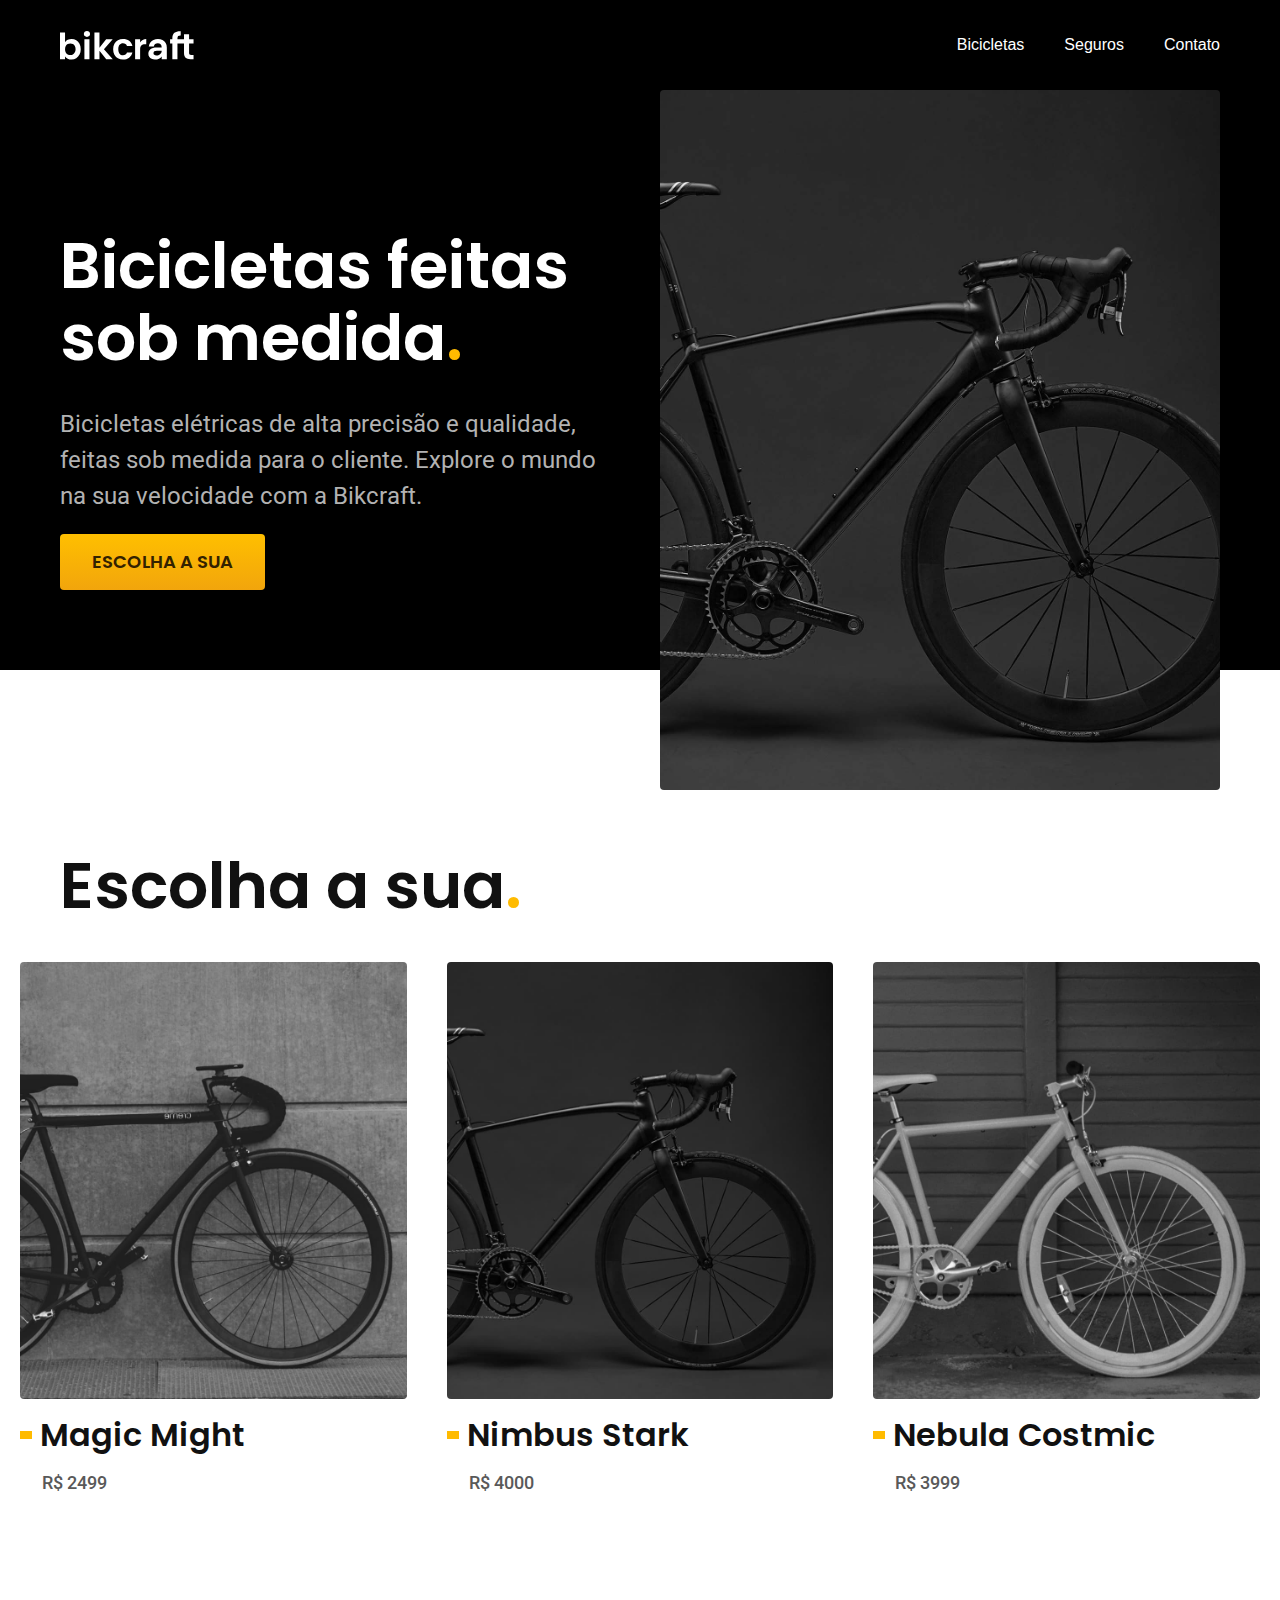
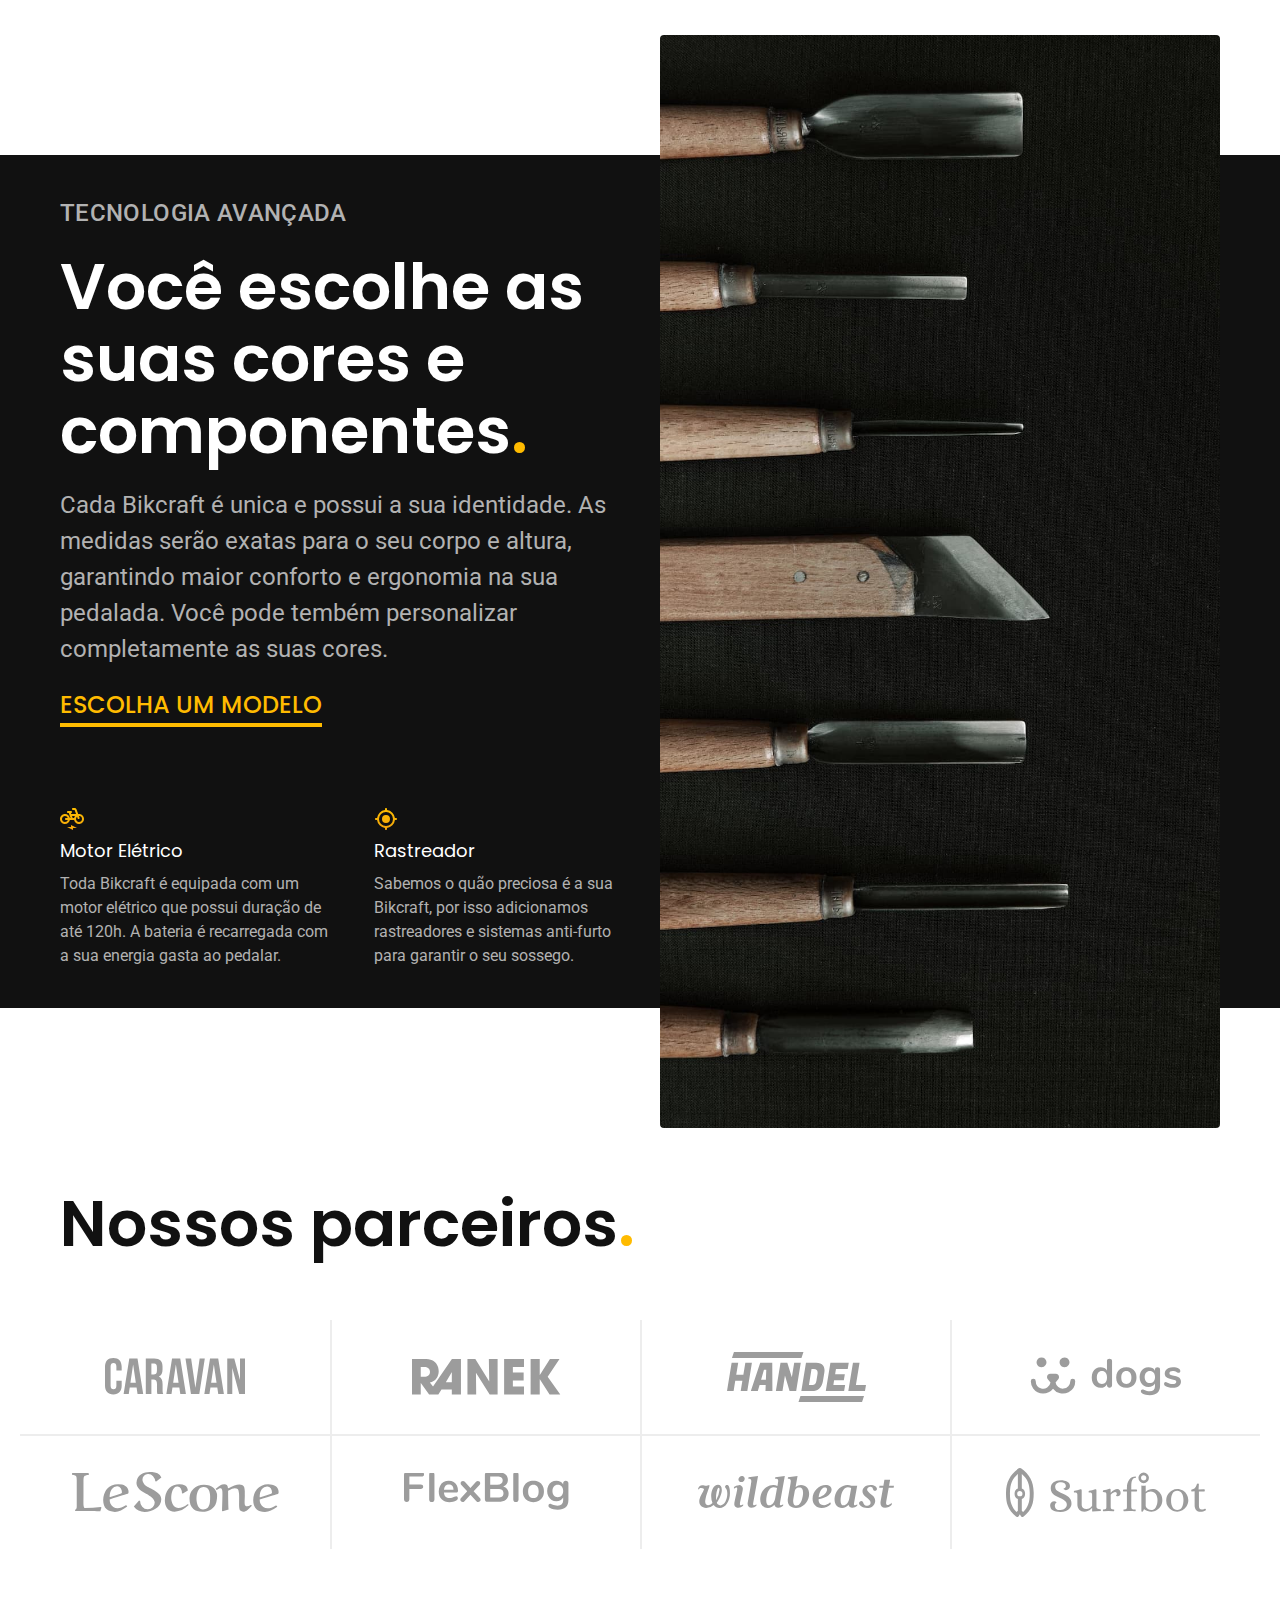
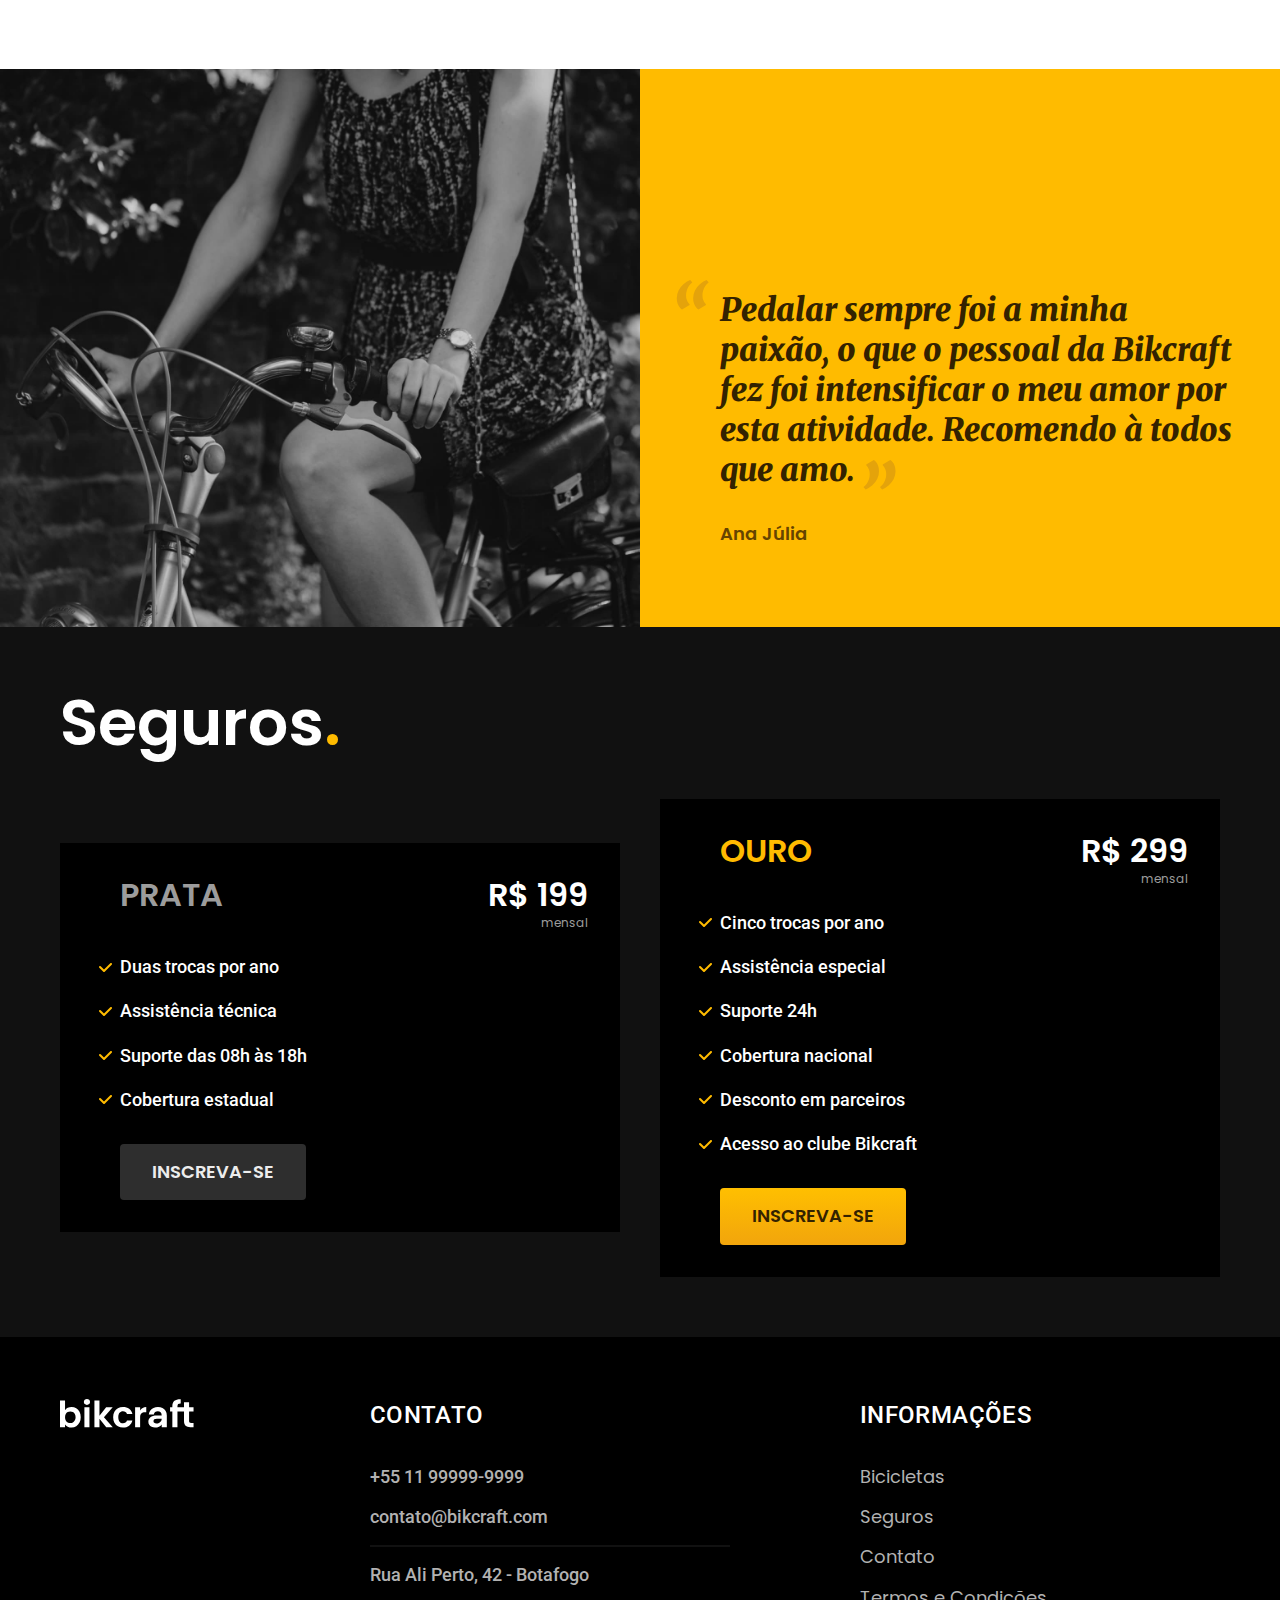
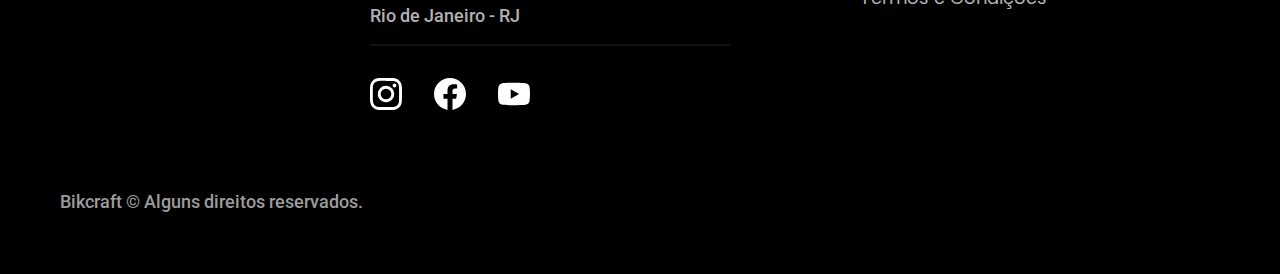
==== index.html @ 1cb3e748 "home page concluida" ====
<!DOCTYPE html>

<html lang="pt-br">

<head>
  <meta charset="UTF-8">
  <meta name="viewport" content="width=device-width, initial-scale=1.0">

  <title>Bikcraft - Bicicletas Elétricas</title>
  <meta name="description" content="Bicicletas elétricas de alta precisão e qualidade, feitas sob medida para o cliente. Explore o mundo na sua velocidade com a Bikcraft.">

  <link rel="stylesheet" href="./css/style.css">

  <link rel="preconnect" href="https://fonts.googleapis.com">
  <link rel="preconnect" href="https://fonts.gstatic.com" crossorigin>
  <link href="https://fonts.googleapis.com/css2?family=Merriweather:ital,wght@1,900&family=Poppins:wght@400;600&family=Roboto:wght@400;500&display=swap" rel="stylesheet">
</head>

<body>
  <header class="header-bg">
    <div class="container header">
      <a href="./">
        <img src="./img/bikcraft.svg" alt="Bikcraft logo">
      </a>
      <nav aria-label="primaria">
        <ul class="header-menu cor-0">
          <li><a href="./bicicletas.html">Bicicletas</a></li>
          <li><a href="./seguros.html">Seguros</a></li>
          <li><a href="./contato.html">Contato</a></li>
        </ul>
      </nav>
    </div>
  </header>

  <main class="introducao-bg">
    <div class="container introducao">
      <div class="introducao-conteudo">
        <h1 class="font-1-xxl font-1-m cor-0">Bicicletas feitas sob medida<span class="cor-p1">.</span></h1>
        <p class="font-2-l cor-5">Bicicletas elétricas de alta precisão e qualidade, feitas sob medida para o cliente. Explore o mundo na sua velocidade com a Bikcraft.</p>
        <a class="botao" href="./bicicletas">Escolha a sua</a>
      </div>
      <div>
        <img src="./img/fotos/introducao.jpg" alt="Bicicleta elétrica preta">
      </div>
    </div>
  </main>

  <article class="bicicletas-lista">
    <h2 class="container font-1-xxl">Escolha a sua<span class="cor-p1">.</span></h2>
    <ul>
      <li>
        <a href="./bicicletas/magic.html">
          <img src="./img/bicicletas/magic-home.jpg" alt="Bicicleta preta">
          <h3 class="font-1-xl">Magic Might</h3>
          <span class="font-2-m cor-8">R$ 2499</span>
        </a>
      </li>
      <li>
        <a href="./bicicletas/nimbus.html">
          <img src="./img/bicicletas/nimbus-home.jpg" alt="Bicicleta preta">
          <h3 class="font-1-xl">Nimbus Stark</h3>
          <span class="font-2-m cor-8">R$ 4000</span>
        </a>
      </li>
      <li>
        <a href="./bicicletas/nebula.html">
          <img src="./img/bicicletas/nebula-home.jpg" alt="Bicicleta cinza">
          <h3 class="font-1-xl">Nebula Costmic</h3>
          <span class="font-2-m cor-8">R$ 3999</span>
        </a>
      </li>
    </ul>
  </article>

  <article class="tecnologia-bg">
    <div class="tecnologia container">
      <div class="tecnologia-conteudo">
        <span class="font-2-l-b cor-5">Tecnologia Avançada</span>
        <h2 class="font-1-xxl cor-0">Você escolhe as suas cores e componentes<span class="cor-p1">.</span></h2>
        <p class="font-2-l cor-5">Cada Bikcraft é unica e possui a sua identidade. As medidas serão exatas para o seu corpo e altura, garantindo maior conforto e ergonomia na sua pedalada. Você pode tembém personalizar completamente as suas cores.</p>
        <a class="link" href="./bicicletas.html">Escolha um modelo</a>
        <div class="tecnologia-vantagens">
          <div>
            <img src="./img/icones/eletrica.svg" alt="">
            <h3 class="font-1-m cor-0">Motor Elétrico</h3>
            <p class="font-2-s cor-5">Toda Bikcraft é equipada com um motor elétrico que possui duração de até 120h. A bateria é recarregada com a sua energia gasta ao pedalar.</p>
          </div>
          <div>
            <img src="./img/icones/rastreador.svg" alt="">
            <h3 class="font-1-m cor-0">Rastreador</h3>
            <p class="font-2-s cor-5">Sabemos o quão preciosa é a sua Bikcraft, por isso adicionamos rastreadores e sistemas anti-furto para garantir o seu sossego.</p>
          </div>
        </div>
      </div>
      <div class="tecnologia-imagem">
        <img src="./img/fotos/tecnologia.jpg" alt="">
      </div>
    </div>
  </article>

  <section class="parceiros" aria-label="Nossos parceiros">
    <h2 class="container font-1-xxl">Nossos parceiros<span class="cor-p1">.</span></h2>

    <ul class="container">
      <li><img src="./img/parceiros/caravan.svg" alt="caravan"></li>
      <li><img src="./img/parceiros/ranek.svg" alt="ranekd"></li>
      <li><img src="./img/parceiros/handel.svg" alt="handel"></li>
      <li><img src="./img/parceiros/dogs.svg" alt="dogs"></li>
      <li><img src="./img/parceiros/lescone.svg" alt="lescone"></li>
      <li><img src="./img/parceiros/flexblog.svg" alt="flexblog"></li>
      <li><img src="./img/parceiros/wildbeast.svg" alt="wildbeast.svg"></li>
      <li><img src="./img/parceiros/surfbot.svg" alt="surfbot"></li>
    </ul>
  </section>

  <section class="depoimento" aria-label="Depoimento">
    <div>
      <img src="./img/fotos/depoimento.jpg" alt="Pessoa pedalando uma bicicleta bikcraft">
    </div>
    <div class="depoimento-conteudo">
      <blockquote class="font-1-xl cor-p5">
        <p>Pedalar sempre foi a minha paixão, o que o pessoal da Bikcraft fez foi intensificar o meu amor por esta atividade. Recomendo à todos que amo.</p>
      </blockquote>
      <span class="font-1-m-b cor-p4">Ana Júlia</span>
    </div>
  </section>

  <article class="seguros-bg">
    <div class="seguros container">
      <h2 class="font-1-xxl cor-0">Seguros<span class="cor-p1">.</span></h2>
      <div class="seguros-item">
        <h3 class="font-1-xl cor-6">PRATA</h3>
        <span class="font-1-xl cor-0">R$ 199 <span class="font-1-xs cor-6">mensal</span></span>
        <ul class="font-2-m cor-0">
          <li>Duas trocas por ano</li>
          <li>Assistência técnica</li>
          <li>Suporte das 08h às 18h</li>
          <li>Cobertura estadual</li>
        </ul>
        <a class="botao secundario" href="./orcamento.html">Inscreva-se</a>
      </div>
      <div class="seguros-item">
        <h3 class="font-1-xl cor-p1">OURO</h3>
        <span class="font-1-xl cor-0">R$ 299 <span class="font-1-xs cor-6">mensal</span></span>
        <ul class="font-2-m cor-0">
          <li>Cinco trocas por ano</li>
          <li>Assistência especial</li>
          <li>Suporte 24h</li>
          <li>Cobertura nacional</li>
          <li>Desconto em parceiros</li>
          <li>Acesso ao clube Bikcraft</li>
        </ul>
        <a class="botao" href="./orcamento.html">Inscreva-se</a>
      </div>
    </div>
  </article>

  <footer class="footer-bg">
    <div class="footer container">
      <img src="./img/bikcraft.svg" alt="Bikcraft Logo">
      <div class="footer-contato">
        <h3 class="font-2-l-b cor-0">Contato</h3>
        <ul class="font-2-m cor-5">
          <li><a href="tel:+5511999999999">+55 11 99999-9999</a></li>
          <li><a href="mailto:contato@bikcraft.com">contato@bikcraft.com</a></li>
          <li>Rua Ali Perto, 42 - Botafogo</li>
          <li>Rio de Janeiro - RJ</li>
        </ul>
        <div class="footer-redes">
          <a href="./">
            <img src="./img/redes/instagram.svg" alt="">
          </a>
          <a href="./">
            <img src="./img/redes/facebook.svg" alt="">
          </a>
          <a href="./">
            <img src="./img/redes/youtube.svg" alt="">
          </a>
        </div>
      </div>
      <div class="footer-informacoes">
        <h3 class="font-2-l-b cor-0">Informações</h3>
        <nav>
          <ul class="font-1-m cor-5">
            <li><a href="./bicicletas.html">Bicicletas</a></li>
            <li><a href="./seguros.html">Seguros</a></li>
            <li><a href="./contato.html">Contato</a></li>
            <li><a href="./termos.html">Termos e Condições</a></li>
          </ul>
        </nav>
      </div>
      <p class="footer-copy font-2-m cor-6">Bikcraft © Alguns direitos reservados.</p>
    </div>
  </footer>

</body>

</html>
---- css/style.css ----
@import "./global/global.css";
@import "./utilidades/tipografia.css";
@import "./utilidades/cores.css";

@import "./global/header.css";
@import "./global/footer.css";

/* Utilidades */
@import "./utilidades/componentes.css";

/* Home */
@import "./home/introducao.css";
@import "./home/tecnologia.css";
@import "./home/parceiros.css";
@import "./home/depoimento.css";

/* Bicicletas */
@import "./bicicletas/bicicletas-lista.css";

/* Seguros */
@import "./seguros/seguros.css";
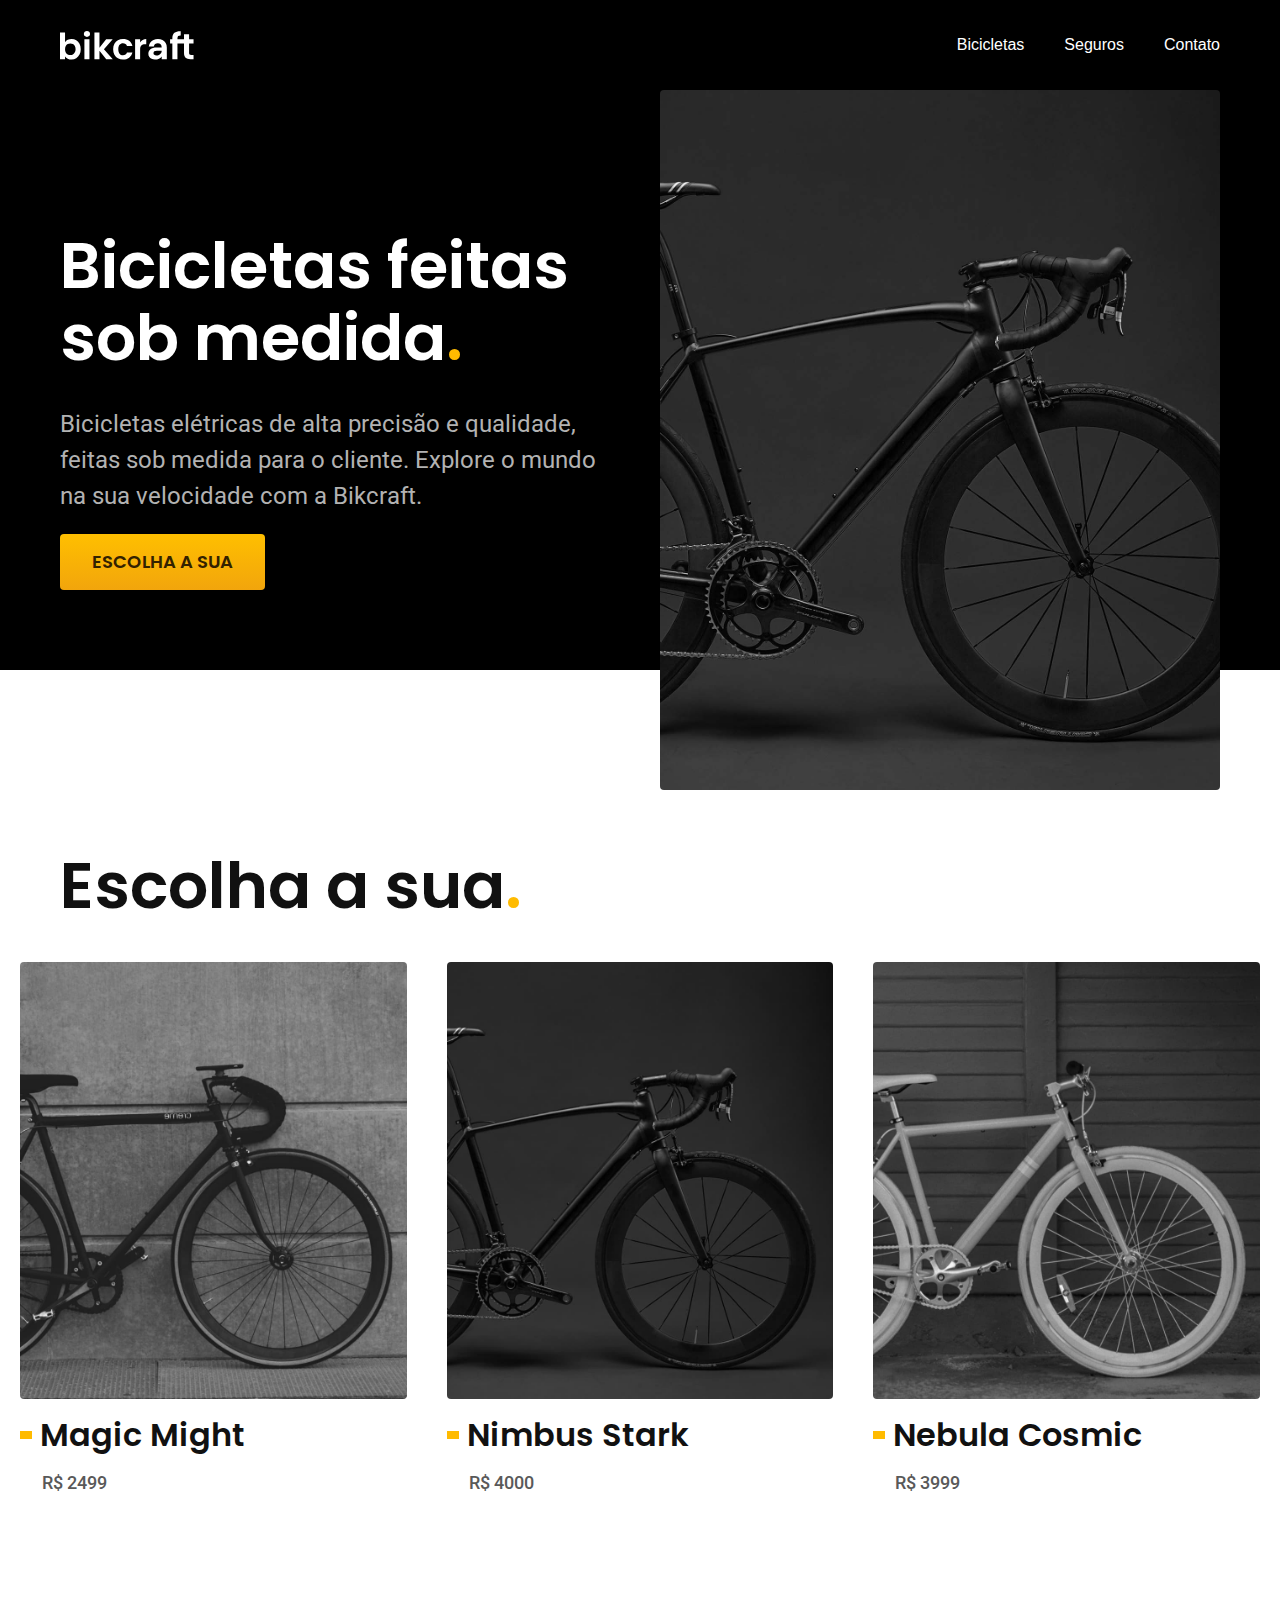
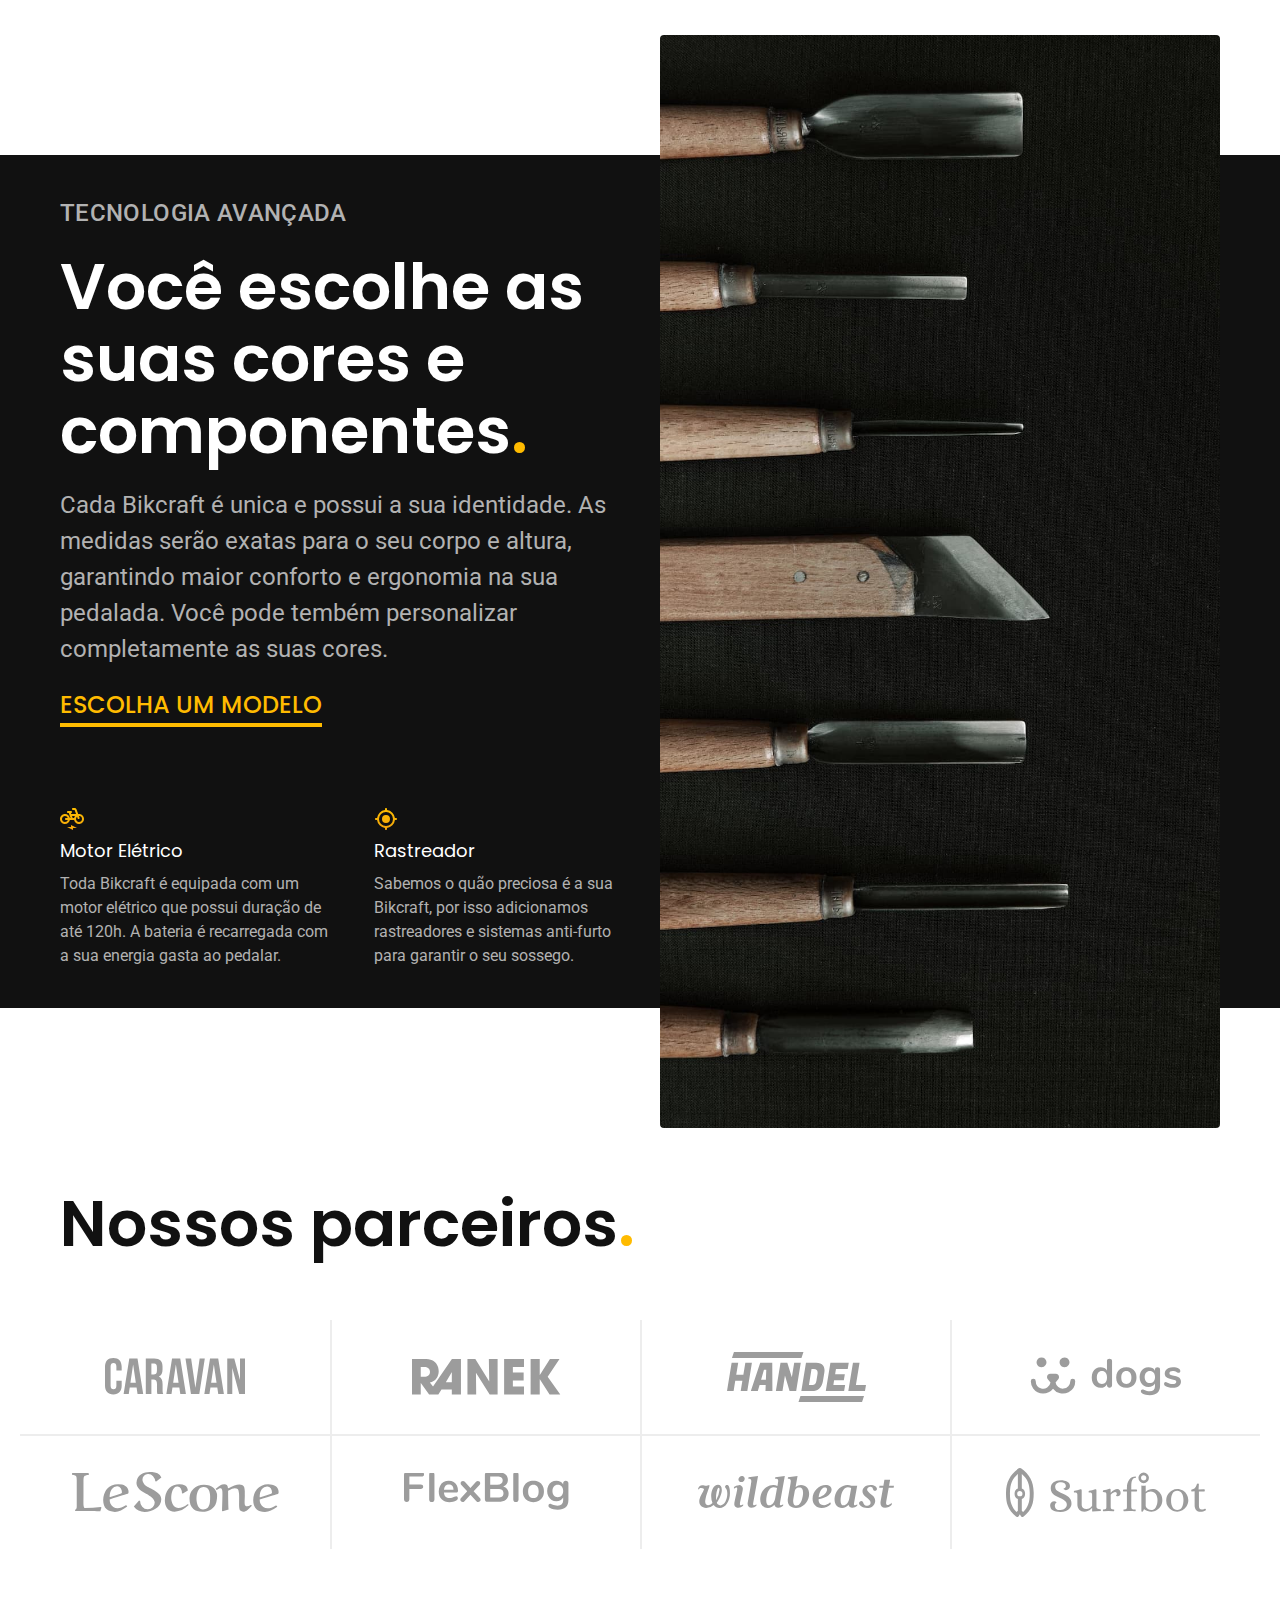
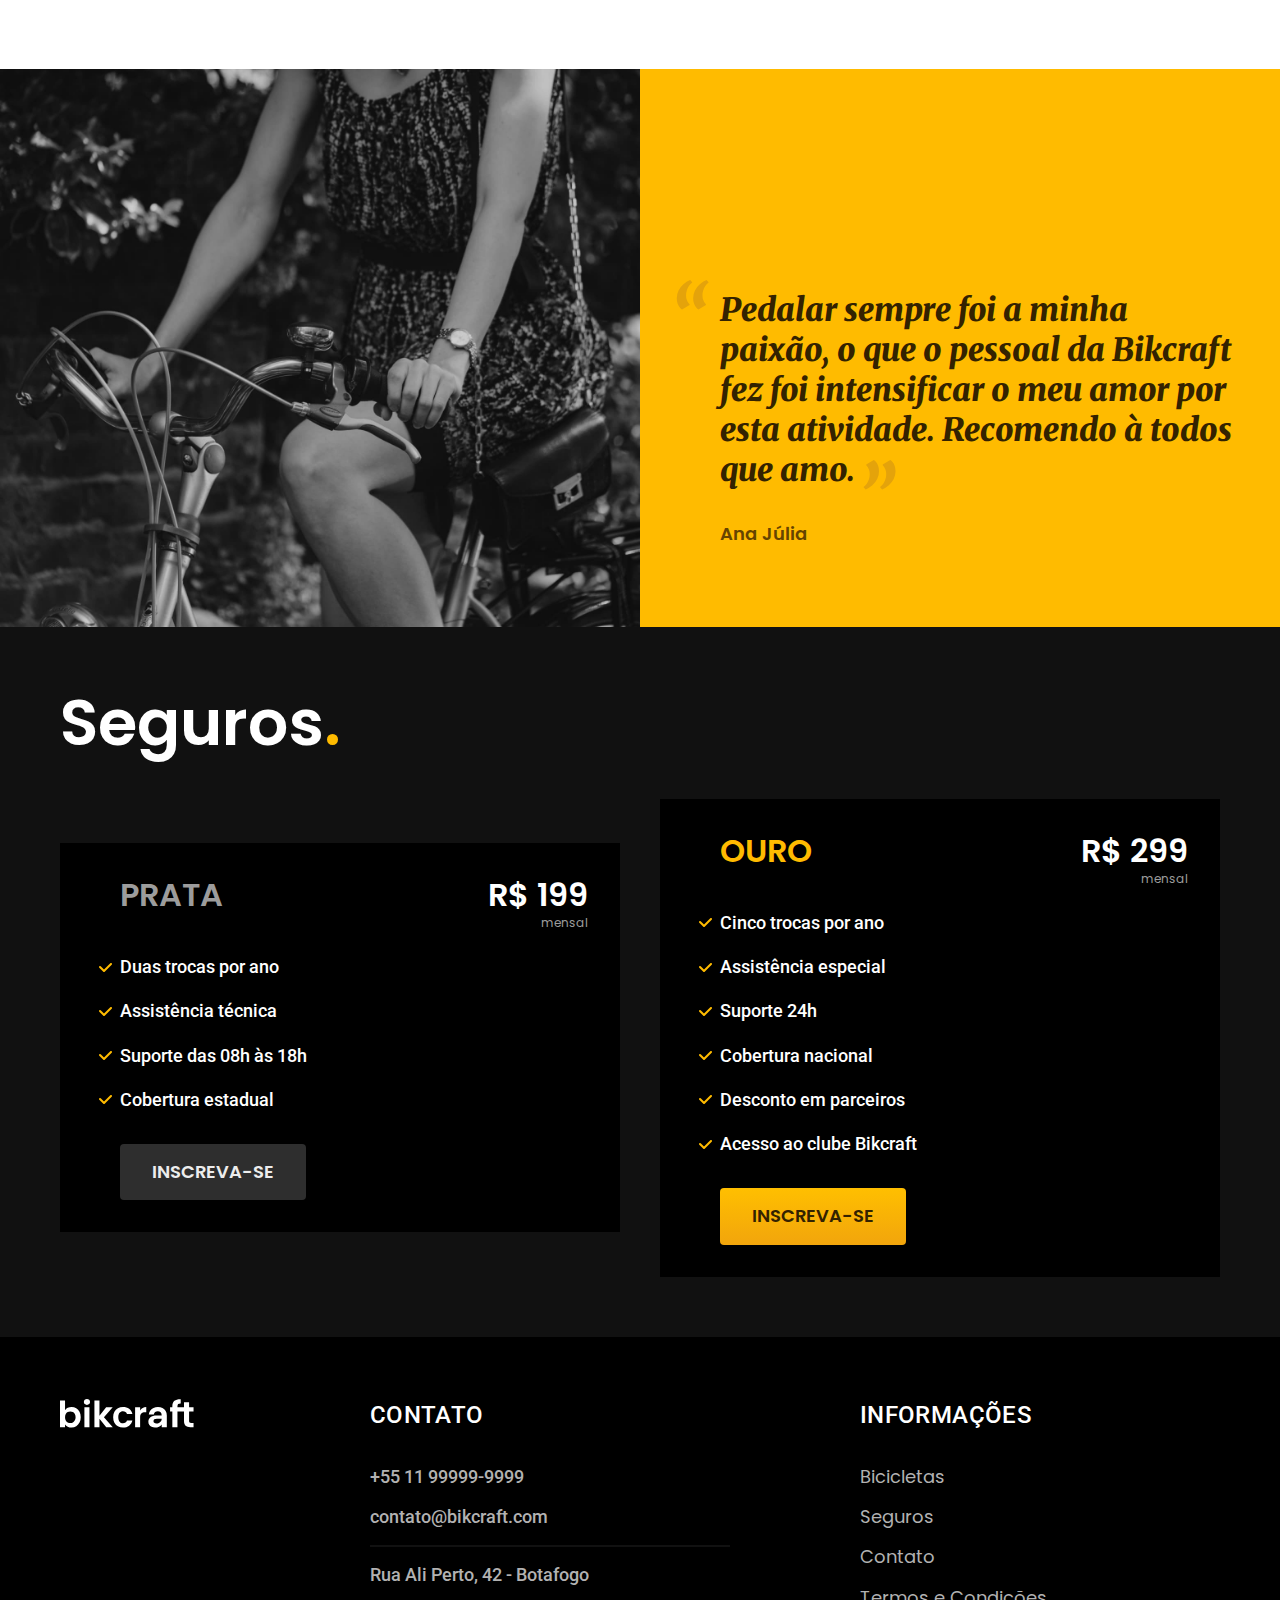
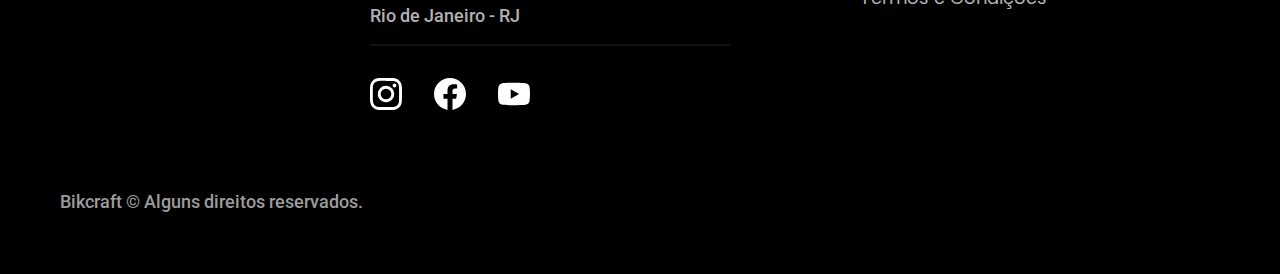
==== commit 31252c1a: "pagina interna bicicletas" ====
--- a/index.html
+++ b/index.html
@@ -16,7 +16,7 @@
   <link href="https://fonts.googleapis.com/css2?family=Merriweather:ital,wght@1,900&family=Poppins:wght@400;600&family=Roboto:wght@400;500&display=swap" rel="stylesheet">
 </head>
 
-<body>
+<body id="home">
   <header class="header-bg">
     <div class="container header">
       <a href="./">
@@ -65,7 +65,7 @@
       <li>
         <a href="./bicicletas/nebula.html">
           <img src="./img/bicicletas/nebula-home.jpg" alt="Bicicleta cinza">
-          <h3 class="font-1-xl">Nebula Costmic</h3>
+          <h3 class="font-1-xl">Nebula Cosmic</h3>
           <span class="font-2-m cor-8">R$ 3999</span>
         </a>
       </li>
--- a/css/style.css
+++ b/css/style.css
@@ -15,10 +15,14 @@
 @import "./home/depoimento.css";
 
 /* Bicicletas */
+@import "./bicicletas/bicicletas.css";
 @import "./bicicletas/bicicletas-lista.css";
 
 /* Seguros */
 @import "./seguros/seguros.css";
 
+/* Termos */
+@import "../termos/termos.css";
 
 
+
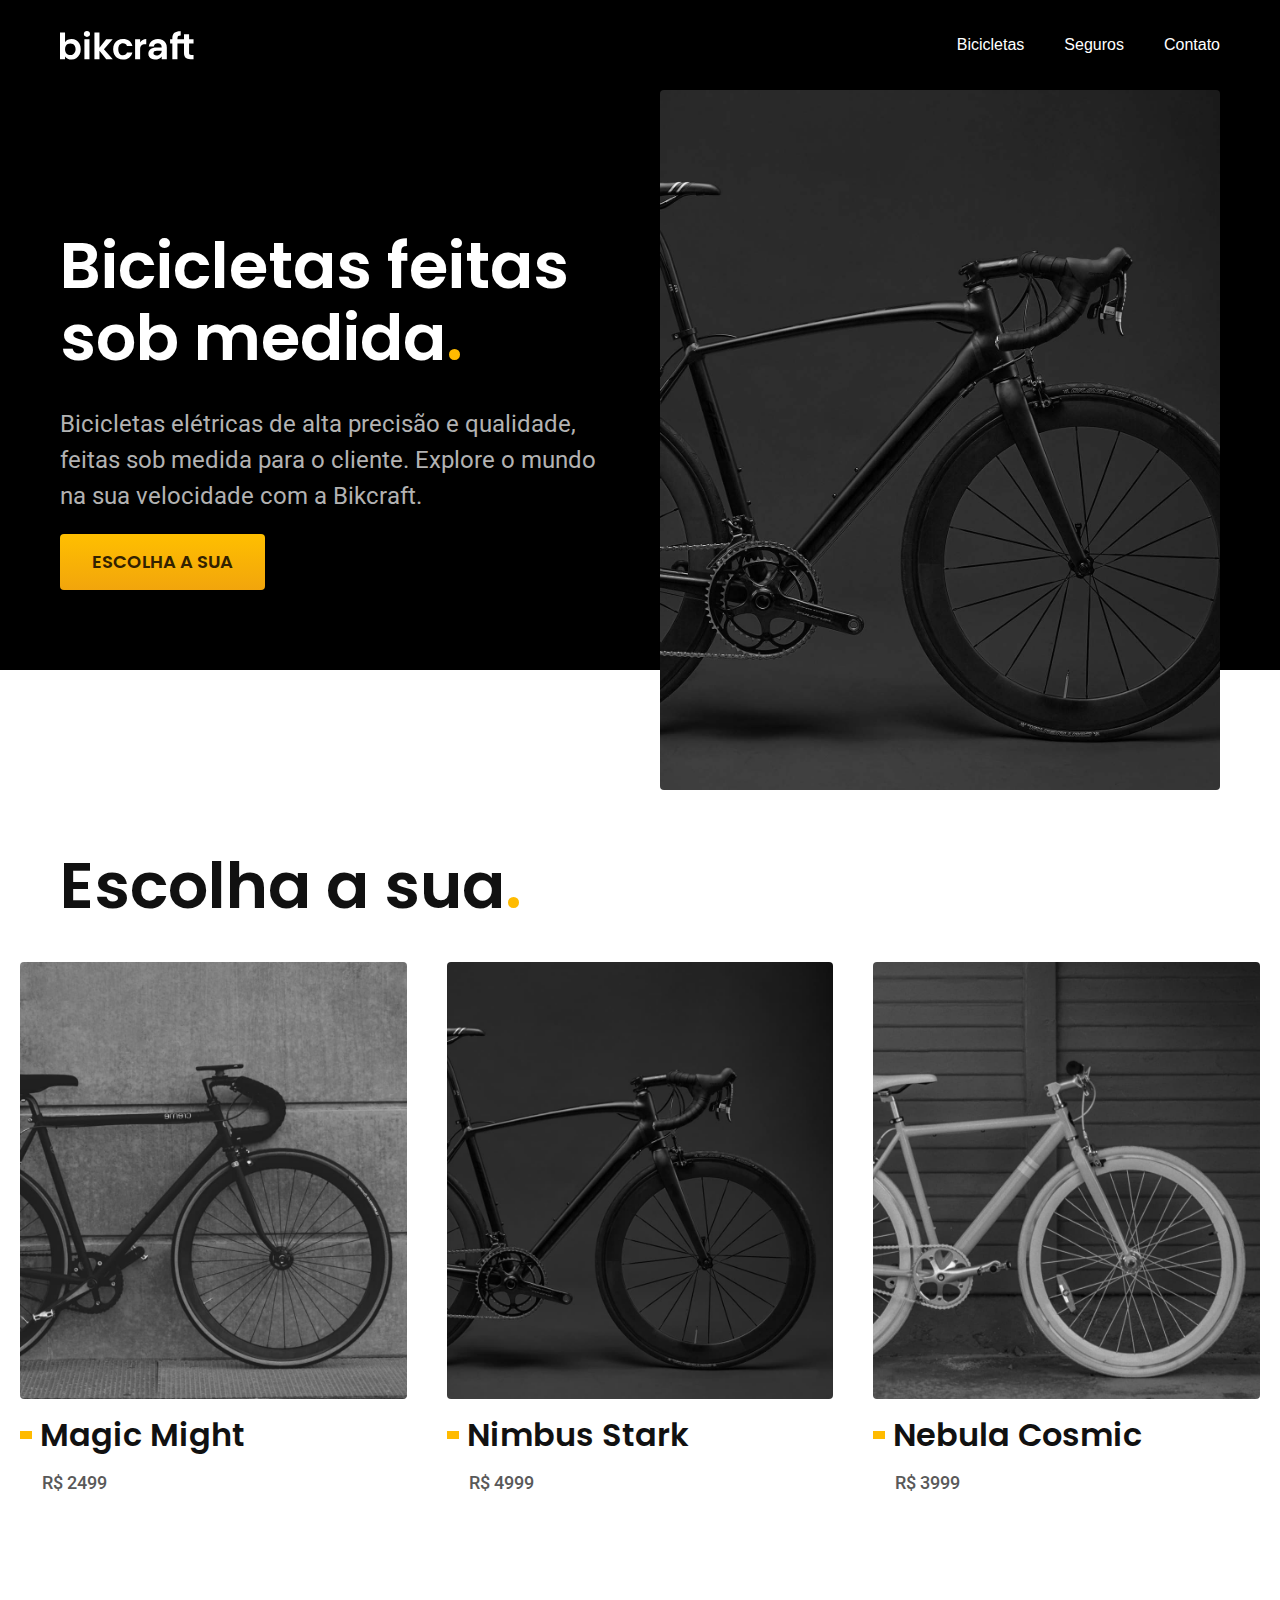
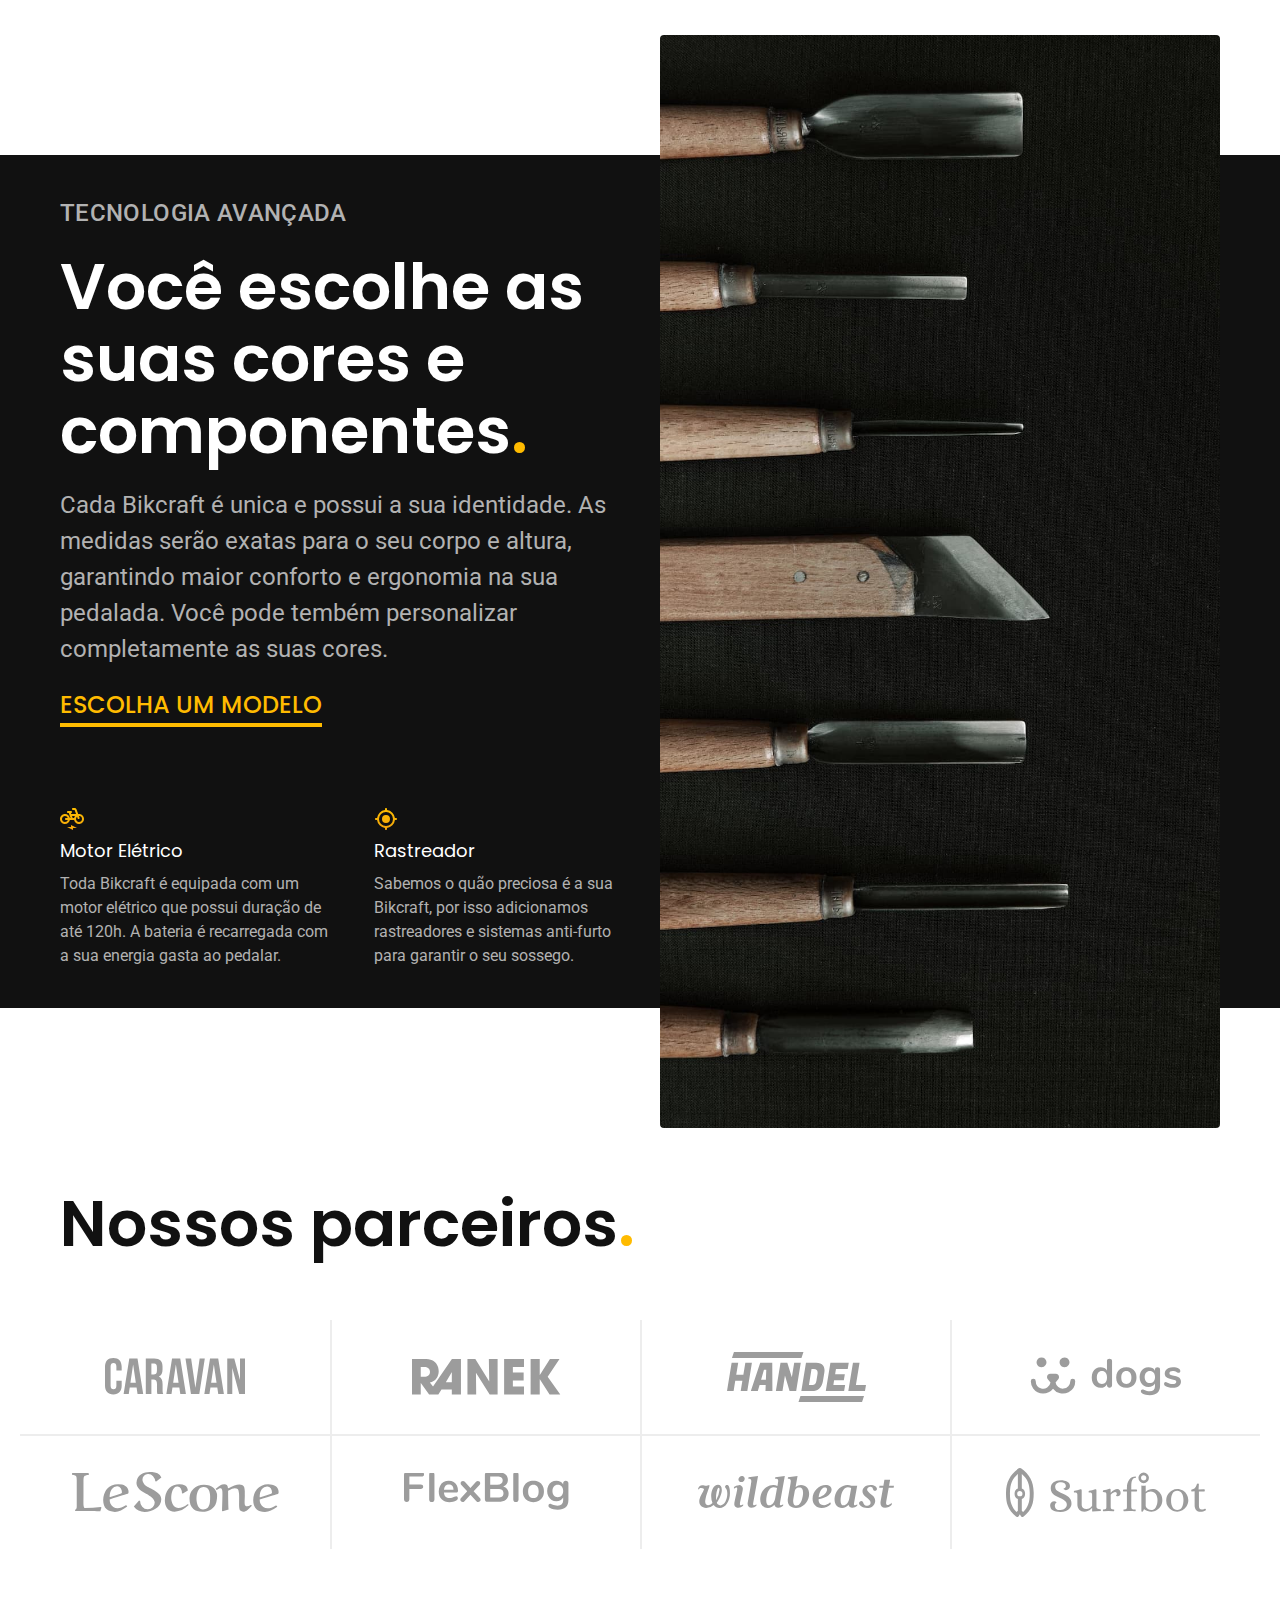
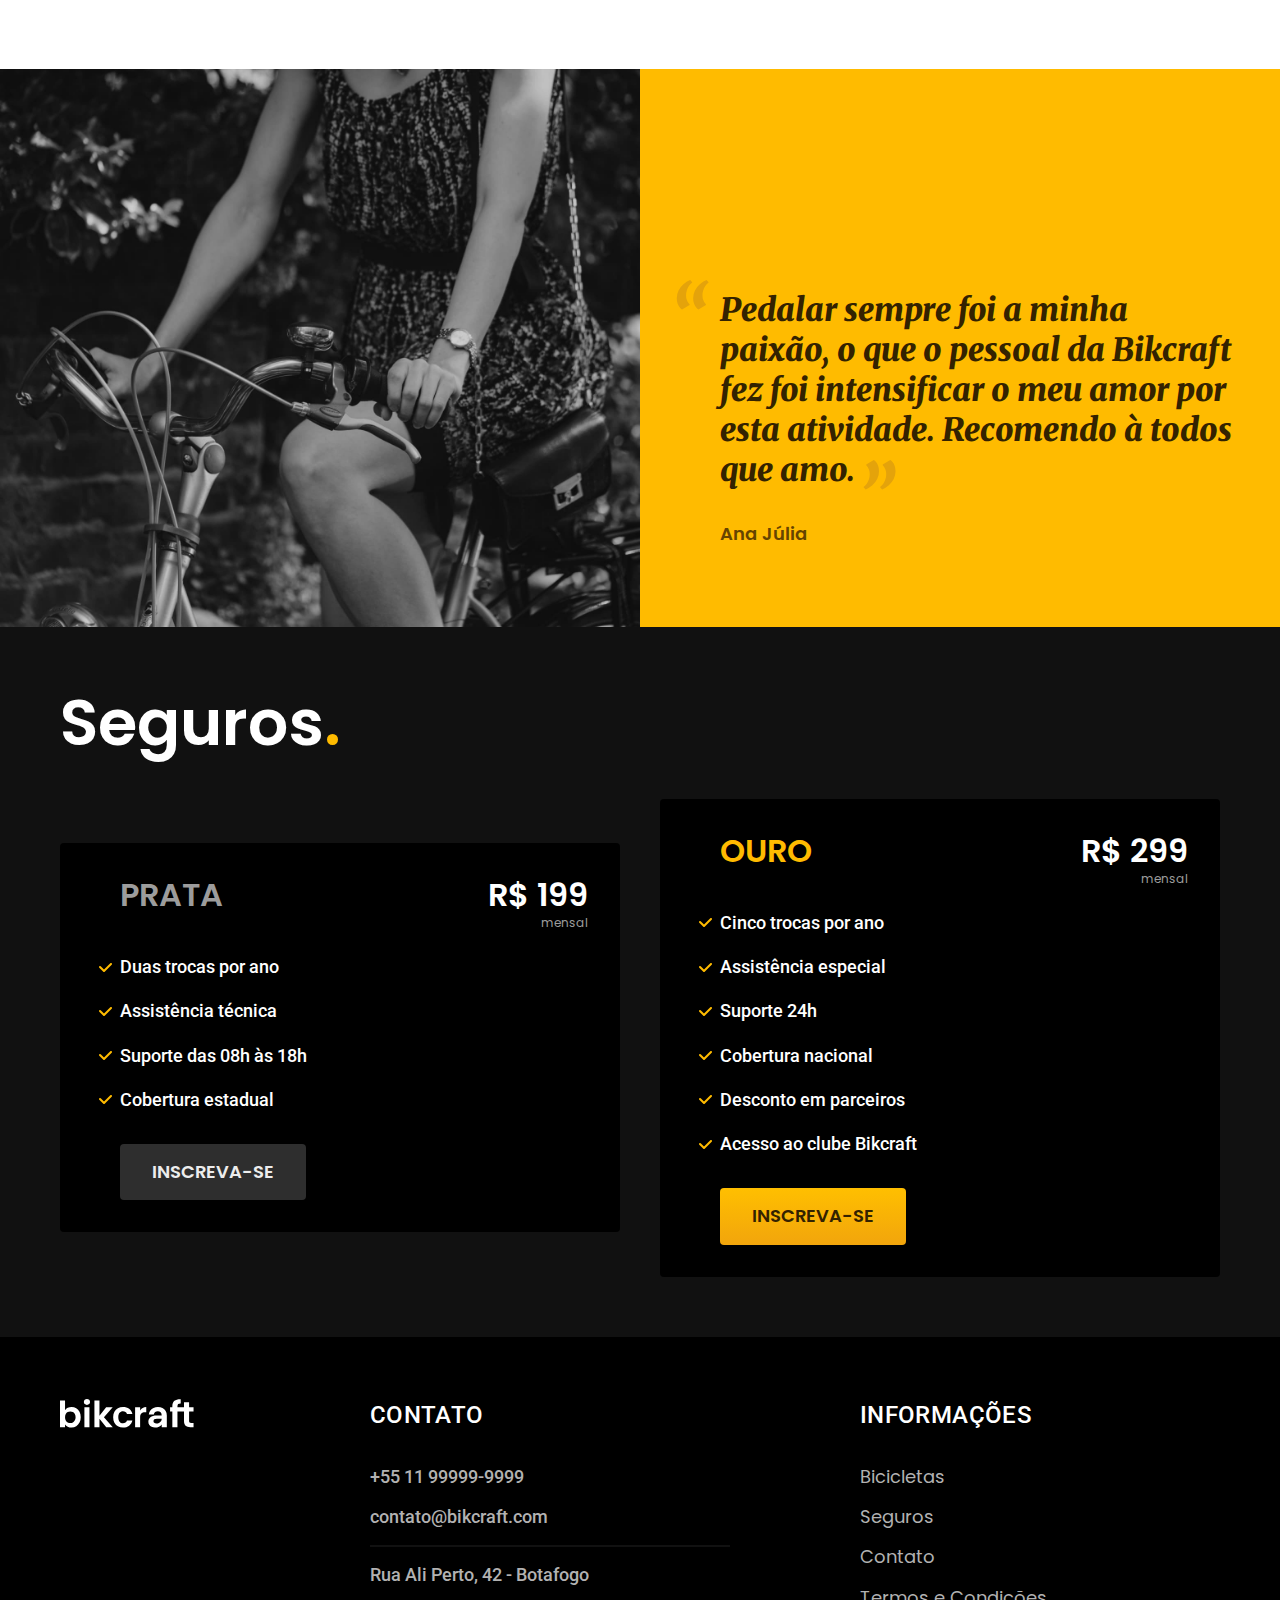
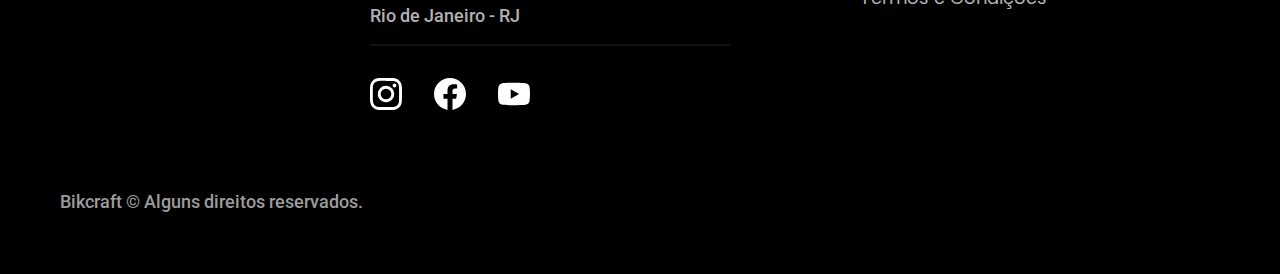
==== commit 85c07709: "erro digitacao" ====
--- a/index.html
+++ b/index.html
@@ -37,7 +37,7 @@
       <div class="introducao-conteudo">
         <h1 class="font-1-xxl font-1-m cor-0">Bicicletas feitas sob medida<span class="cor-p1">.</span></h1>
         <p class="font-2-l cor-5">Bicicletas elétricas de alta precisão e qualidade, feitas sob medida para o cliente. Explore o mundo na sua velocidade com a Bikcraft.</p>
-        <a class="botao" href="./bicicletas">Escolha a sua</a>
+        <a class="botao" href="./bicicletas.html">Escolha a sua</a>
       </div>
       <div>
         <img src="./img/fotos/introducao.jpg" alt="Bicicleta elétrica preta">
@@ -59,7 +59,7 @@
         <a href="./bicicletas/nimbus.html">
           <img src="./img/bicicletas/nimbus-home.jpg" alt="Bicicleta preta">
           <h3 class="font-1-xl">Nimbus Stark</h3>
-          <span class="font-2-m cor-8">R$ 4000</span>
+          <span class="font-2-m cor-8">R$ 4999</span>
         </a>
       </li>
       <li>
--- a/css/style.css
+++ b/css/style.css
@@ -18,8 +18,14 @@
 @import "./bicicletas/bicicletas.css";
 @import "./bicicletas/bicicletas-lista.css";
 
+/* Bicicleta */
+@import "./bicicleta/bicicleta.css";
+@import "./bicicleta/seguro.css";
+
 /* Seguros */
 @import "./seguros/seguros.css";
+@import "./seguros/vantagens.css";
+@import "./seguros/perguntas.css";
 
 /* Termos */
 @import "../termos/termos.css";
